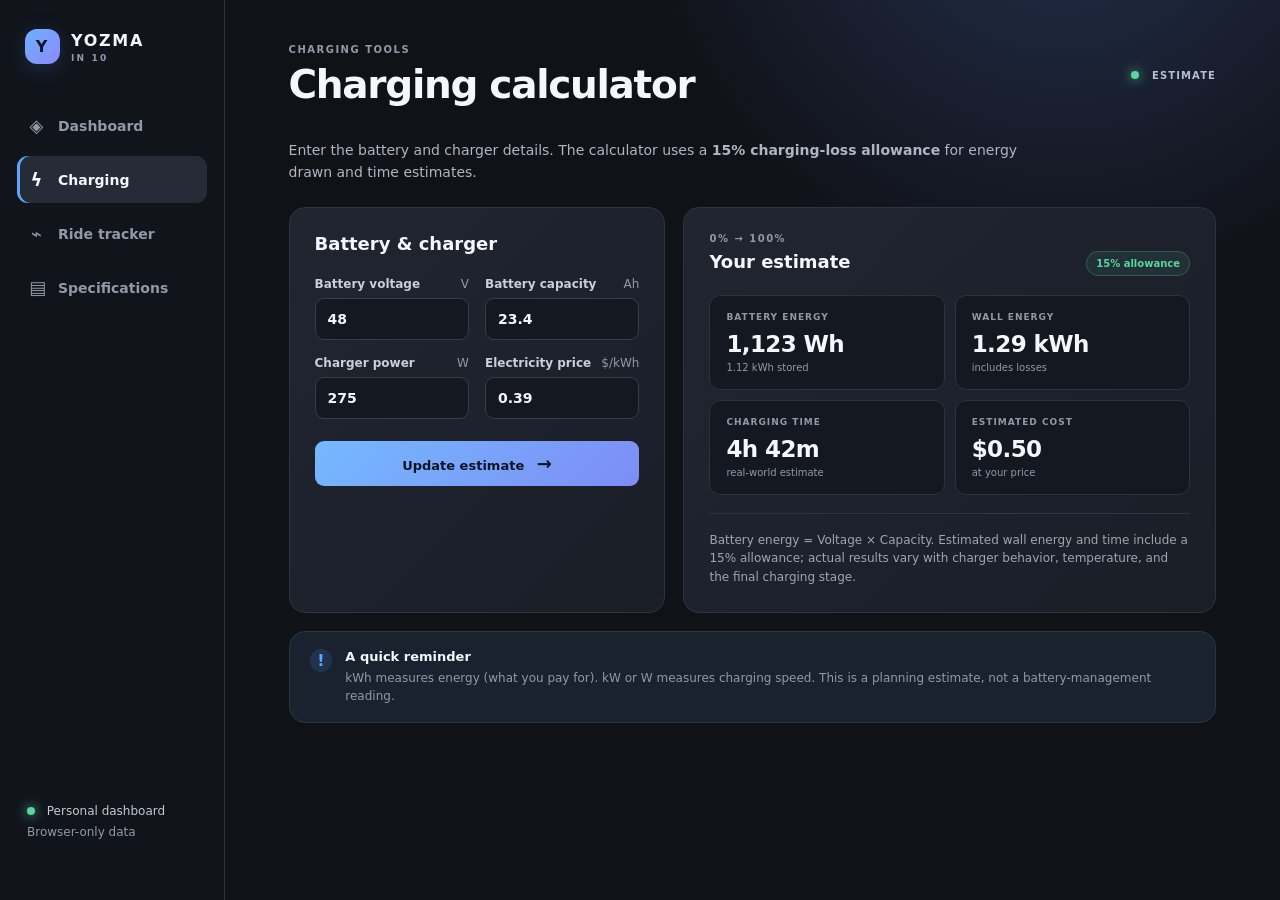
==== charging.html @ fe3c6f31 "Add files via upload" ====
<!doctype html>
<html lang="en"><head><meta charset="utf-8"><meta name="viewport" content="width=device-width, initial-scale=1"><meta name="theme-color" content="#101218"><title>Yozma IN 10 — Charging</title><link rel="stylesheet" href="styles.css"></head>
<body data-page="charging"><div class="app-shell"><aside class="rail"><a class="rail-brand" href="index.html"><span class="mark">Y</span><span>YOZMA<small>IN 10</small></span></a><nav aria-label="Main navigation"><a class="nav-link" data-nav="dashboard" href="index.html"><span>◈</span> Dashboard</a><a class="nav-link" data-nav="charging" href="charging.html"><span>ϟ</span> Charging</a><a class="nav-link" data-nav="tracker" href="ride-tracker.html"><span>⌁</span> Ride tracker</a><a class="nav-link" data-nav="specs" href="specs.html"><span>▤</span> Specifications</a></nav><p class="rail-note"><i></i> Personal dashboard<br><span>Browser-only data</span></p></aside>
<main class="main"><header class="topbar"><div><p class="eyebrow">CHARGING TOOLS</p><h1>Charging calculator</h1></div><div class="top-status"><b></b> ESTIMATE</div></header>
<p class="page-intro">Enter the battery and charger details. The calculator uses a <strong>15% charging-loss allowance</strong> for energy drawn and time estimates.</p>
<div class="two-col"><form id="chargingForm" class="panel form-panel"><h2>Battery & charger</h2><div class="field-grid"><label>Battery voltage <span>V</span><input id="batteryVoltage" type="number" min="1" step="0.1" value="48" required></label><label>Battery capacity <span>Ah</span><input id="batteryAh" type="number" min="0.1" step="0.1" value="23.4" required></label><label>Charger power <span>W</span><input id="chargerWatts" type="number" min="1" step="1" value="275" required></label><label>Electricity price <span>$/kWh</span><input id="priceKwh" type="number" min="0" step="0.01" value="0.39" required></label></div><button class="button primary" type="submit">Update estimate <span>→</span></button></form>
<section class="panel results-panel"><div class="result-head"><div><p class="eyebrow">0% → 100%</p><h2>Your estimate</h2></div><span class="estimate-pill">15% allowance</span></div><div class="result-grid"><article><p>BATTERY ENERGY</p><strong id="energyWh">—</strong><small id="energyKwh">—</small></article><article><p>WALL ENERGY</p><strong id="wallKwh">—</strong><small>includes losses</small></article><article><p>CHARGING TIME</p><strong id="chargeTime">—</strong><small>real-world estimate</small></article><article><p>ESTIMATED COST</p><strong id="chargeCost">—</strong><small>at your price</small></article></div><div class="formula">Battery energy = Voltage × Capacity. Estimated wall energy and time include a 15% allowance; actual results vary with charger behavior, temperature, and the final charging stage.</div></section></div>
<section class="panel tip-panel"><span>!</span><div><h3>A quick reminder</h3><p>kWh measures energy (what you pay for). kW or W measures charging speed. This is a planning estimate, not a battery-management reading.</p></div></section></main></div><script src="app.js"></script></body></html>
---- styles.css ----
:root{--bg:#101218;--rail:#12151c;--card:#1a1e27;--card2:#202530;--text:#f4f7fb;--muted:#9199a8;--line:#2d3441;--blue:#59a7ff;--green:#5bd5a0;--purple:#a98bff;--danger:#f47a87}*{box-sizing:border-box}body{margin:0;background:radial-gradient(circle at 83% -15%,#24304e 0,transparent 29%),var(--bg);color:var(--text);font-family:Inter,ui-sans-serif,system-ui,-apple-system,"Segoe UI",sans-serif;min-height:100vh}.app-shell{display:flex;min-height:100vh}.rail{width:250px;background:rgba(18,21,28,.92);border-right:1px solid var(--line);padding:29px 17px;display:flex;flex-direction:column;position:sticky;top:0;height:100vh}.rail-brand{color:var(--text);text-decoration:none;font-weight:800;letter-spacing:1.7px;display:flex;align-items:center;gap:11px;padding:0 8px 38px}.rail-brand small{display:block;color:var(--muted);font-size:9px;letter-spacing:2.2px;margin-top:3px}.mark{width:35px;height:35px;border-radius:12px;display:grid;place-items:center;color:#0e1724;background:linear-gradient(135deg,#6bb2ff,#8e88ff);box-shadow:0 5px 20px #3979ba40}.rail nav{display:grid;gap:7px}.nav-link{color:var(--muted);text-decoration:none;padding:13px 12px;border-radius:11px;font-size:14px;font-weight:650;display:flex;gap:14px;align-items:center}.nav-link span{font-size:18px;width:15px;text-align:center}.nav-link:hover,.nav-link.active{color:var(--text);background:#252b37}.nav-link.active{box-shadow:inset 3px 0 var(--blue)}.rail-note{margin-top:auto;padding:17px 10px;color:#c2c9d4;font-size:12px;line-height:1.7}.rail-note span{color:var(--muted)}.rail-note i,.top-status b{display:inline-block;width:8px;height:8px;border-radius:50%;background:var(--green);box-shadow:0 0 12px var(--green);margin-right:8px}.main{width:min(1180px,100%);padding:44px clamp(22px,5vw,72px) 62px;margin:0 auto}.topbar,.result-head,.section-heading{display:flex;align-items:center;justify-content:space-between;gap:20px}.eyebrow{color:var(--muted);font-weight:800;letter-spacing:1.5px;font-size:10px;margin:0 0 7px}.accent{color:var(--blue)}h1,h2,h3,p{margin-top:0}h1{font-size:clamp(27px,3.5vw,39px);letter-spacing:-1.3px;margin-bottom:0}.top-status{font-size:10px;font-weight:800;color:#b5bfce;letter-spacing:1.1px;white-space:nowrap}.purple-status b{background:var(--purple);box-shadow:0 0 12px var(--purple)}.welcome-card{margin-top:34px;border:1px solid #35445c;border-radius:22px;min-height:245px;padding:37px 44px;overflow:hidden;position:relative;background:linear-gradient(110deg,#1c2b42,#22273a 61%,#25203d);display:flex;justify-content:space-between;align-items:center}.welcome-card h2{font-size:clamp(27px,3.6vw,42px);line-height:1.05;letter-spacing:-1.6px;margin:0 0 12px}.welcome-card p:not(.eyebrow){max-width:380px;color:#bac4d3;font-size:14px;line-height:1.6;margin-bottom:0}.orb-art{width:175px;height:175px;border:1px solid #73adff77;border-radius:50%;position:relative;margin-right:4%;box-shadow:0 0 0 22px #62a9ff0e,0 0 0 45px #62a9ff08}.orb-art span{position:absolute;border:1px solid #bdabff;border-radius:50%;inset:25px}.orb-art span+span{inset:53px;border-color:#68dcb055}.orb-art strong{position:absolute;inset:0;display:grid;place-items:center;font-size:63px;color:#8bc0ff;text-shadow:0 0 35px #69aaf9}.section-heading{margin:43px 0 18px}.section-heading h2{font-size:21px;margin:0;letter-spacing:-.5px}.tool-grid{display:grid;grid-template-columns:repeat(3,1fr);gap:16px}.tool-card,.panel,.mini-card{background:linear-gradient(135deg,var(--card2),var(--card));border:1px solid var(--line);border-radius:16px}.tool-card{min-height:220px;padding:23px;text-decoration:none;color:var(--text);position:relative;transition:transform .18s,border-color .18s}.tool-card:hover{transform:translateY(-3px);border-color:#57647a}.tool-icon{width:44px;height:44px;border-radius:13px;display:grid;place-items:center;font-size:25px;margin-bottom:36px}.blue .tool-icon{color:var(--blue);background:#59a7ff17}.green .tool-icon{color:var(--green);background:#5bd5a017}.purple .tool-icon{color:var(--purple);background:#a98bff17}.tool-card h3{font-size:16px;margin-bottom:8px}.tool-card p{color:var(--muted);font-size:13px;line-height:1.5;margin-bottom:0}.card-arrow{position:absolute;right:20px;bottom:18px;color:var(--muted);font-size:20px}.mini-grid{display:grid;grid-template-columns:repeat(3,1fr);gap:14px;margin-top:18px}.mini-card{padding:18px;display:flex;align-items:center;gap:13px}.mini-card p{font-size:9px;letter-spacing:1px;color:var(--muted);font-weight:800;margin-bottom:5px}.mini-card strong{font-size:13px}.mini-icon{font-size:22px}.blue-text{color:var(--blue)}.green-text{color:var(--green)}.purple-text{color:var(--purple)}.page-intro{color:#aeb6c4;line-height:1.6;margin:32px 0 23px;max-width:730px;font-size:14px}.two-col{display:grid;grid-template-columns:minmax(280px,.92fr) minmax(350px,1.3fr);gap:18px}.panel{padding:25px}.panel h2{font-size:18px;margin-bottom:23px}.field-grid{display:grid;grid-template-columns:1fr 1fr;gap:16px}.one-col{grid-template-columns:1fr}.field-grid label{font-size:12px;font-weight:700;color:#cad0da}.field-grid label span{color:var(--muted);font-weight:500;float:right}input,select,textarea{width:100%;background:#141821;border:1px solid #353d4b;border-radius:9px;padding:12px;color:var(--text);font:inherit;font-size:14px;margin-top:7px;outline:0}textarea{resize:vertical}input:focus,select:focus,textarea:focus{border-color:var(--blue);box-shadow:0 0 0 3px #59a7ff20}.button{border:0;border-radius:9px;padding:12px 16px;font:inherit;font-size:13px;font-weight:800;cursor:pointer;margin-top:22px}.button.primary{background:linear-gradient(135deg,#75b9ff,#7d8df5);color:#101522;width:100%}.button span{font-size:18px;margin-left:8px}.button.subtle{margin:0;background:#2a303b;color:#d2d8e2;padding:9px 12px}.estimate-pill{font-size:10px;font-weight:800;color:var(--green);background:#5bd5a017;border:1px solid #5bd5a042;border-radius:20px;padding:6px 9px;white-space:nowrap}.result-grid{display:grid;grid-template-columns:1fr 1fr;gap:10px}.result-grid article{padding:16px;background:#141820;border:1px solid #2b3240;border-radius:11px}.result-grid p{color:var(--muted);letter-spacing:1px;font-size:9px;font-weight:800;margin-bottom:9px}.result-grid strong{font-size:23px;letter-spacing:-.6px;display:block}.result-grid small{color:var(--muted);font-size:10px;margin-top:5px;display:block}.formula{font-size:12px;color:#9da6b4;line-height:1.55;margin-top:18px;padding-top:17px;border-top:1px solid var(--line)}.tip-panel{display:flex;gap:13px;margin-top:18px;padding:17px 20px;background:#1a2230}.tip-panel>span{width:23px;height:23px;border-radius:50%;display:grid;place-items:center;background:#59a7ff20;color:var(--blue);font-weight:800}.tip-panel h3{font-size:13px;margin-bottom:5px}.tip-panel p{font-size:12px;color:var(--muted);line-height:1.5;margin:0}.tracker-layout{display:grid;grid-template-columns:310px 1fr;gap:20px;align-items:start}.compact{margin:0 0 14px}.mode-grid{display:grid;grid-template-columns:1fr 1fr;gap:12px}.mode-card{padding:18px;background:linear-gradient(135deg,var(--card2),var(--card));border:1px solid var(--line);border-radius:14px}.mode-card p{color:var(--muted);font-size:10px;letter-spacing:1px;font-weight:800;margin-bottom:9px}.mode-card strong{font-size:23px}.mode-card small{display:block;font-size:11px;color:var(--muted);margin-top:5px}.rides-panel{margin-top:20px}.table-wrap{overflow-x:auto;margin:0 -4px}.rides-panel table{width:100%;border-collapse:collapse;font-size:12px;min-width:700px}th{text-align:left;color:var(--muted);font-weight:800;letter-spacing:.7px;font-size:9px;padding:15px 10px;border-bottom:1px solid var(--line)}td{padding:14px 10px;border-bottom:1px solid #2a303b;color:#d3d9e3;vertical-align:top}.delete-ride{border:0;background:transparent;color:var(--danger);font:inherit;font-weight:800;cursor:pointer}.empty-state{color:var(--muted);text-align:center;padding:24px 5px 6px;font-size:13px;margin:0}.notice{border:1px solid #b983ff55;background:#a98bff15;color:#ddd2ff;padding:14px 17px;border-radius:12px;font-size:13px;line-height:1.5;margin:29px 0 18px}.spec-sheet{background:#f0f1f3;color:#1c2028;border-radius:16px;padding:clamp(23px,5vw,52px);box-shadow:0 18px 45px #0004}.spec-title{text-align:center;border-bottom:2px solid #293040;padding-bottom:22px}.spec-title p{font-size:10px;letter-spacing:2px;font-weight:800;margin-bottom:8px}.spec-title h2{font-size:clamp(22px,3.5vw,34px);letter-spacing:-1px;margin-bottom:10px}.spec-title span{font-size:10px;font-weight:800;color:#6855a4;letter-spacing:1px}.spec-sheet section{margin-top:28px}.spec-sheet h3{font-size:15px;border-bottom:1px solid #9ca1aa;padding-bottom:8px;margin-bottom:0}.spec-sheet dl{margin:0}.spec-sheet dl div{display:grid;grid-template-columns:38% 1fr;border-bottom:1px solid #c3c6cb}.spec-sheet dt,.spec-sheet dd{margin:0;padding:12px}.spec-sheet dt{font-weight:800;background:#e1e3e6}.spec-sheet dd{background:#f8f8f9}.spec-summary{border:1px solid #b7bbc2;background:#f8f8f9;padding:15px;line-height:1.65;font-size:14px}.spec-sheet footer{text-align:center;border-top:1px solid #aab0b8;padding-top:16px;font-size:9px;color:#555f6d;letter-spacing:.7px;margin-top:36px}@media(max-width:900px){.rail{width:72px;padding:24px 10px}.rail-brand{padding:0 8px 35px}.rail-brand>span:last-child,.nav-link:not(:hover)::after,.rail-note{display:none}.nav-link{justify-content:center;padding:13px}.main{padding-left:clamp(22px,5vw,50px);padding-right:clamp(22px,5vw,50px)}.tool-grid{grid-template-columns:1fr 1fr}.tracker-layout{grid-template-columns:280px 1fr}}@media(max-width:650px){.app-shell{display:block}.rail{width:100%;height:auto;position:sticky;z-index:5;top:0;padding:11px 15px;display:flex;flex-direction:row;align-items:center;border-right:0;border-bottom:1px solid var(--line)}.rail-brand{padding:0;margin-right:auto}.rail-brand>span:last-child{display:block;font-size:12px}.rail-brand small{display:none}.rail nav{display:flex;gap:2px}.nav-link{padding:8px}.nav-link span{font-size:17px}.nav-link{font-size:0}.nav-link.active{box-shadow:inset 0 -2px var(--blue)}.main{padding:31px 17px 46px}.welcome-card{padding:27px;min-height:230px}.orb-art{display:none}.tool-grid,.mini-grid,.two-col,.tracker-layout{grid-template-columns:1fr}.mini-grid{grid-template-columns:1fr}.tool-card{min-height:165px}.tool-icon{margin-bottom:22px}.result-grid{grid-template-columns:1fr 1fr}.top-status{font-size:9px}.panel{padding:20px}.field-grid{grid-template-columns:1fr}.mode-grid{grid-template-columns:1fr 1fr}}@media(max-width:380px){.top-status{display:none}.mode-grid,.result-grid{grid-template-columns:1fr}}
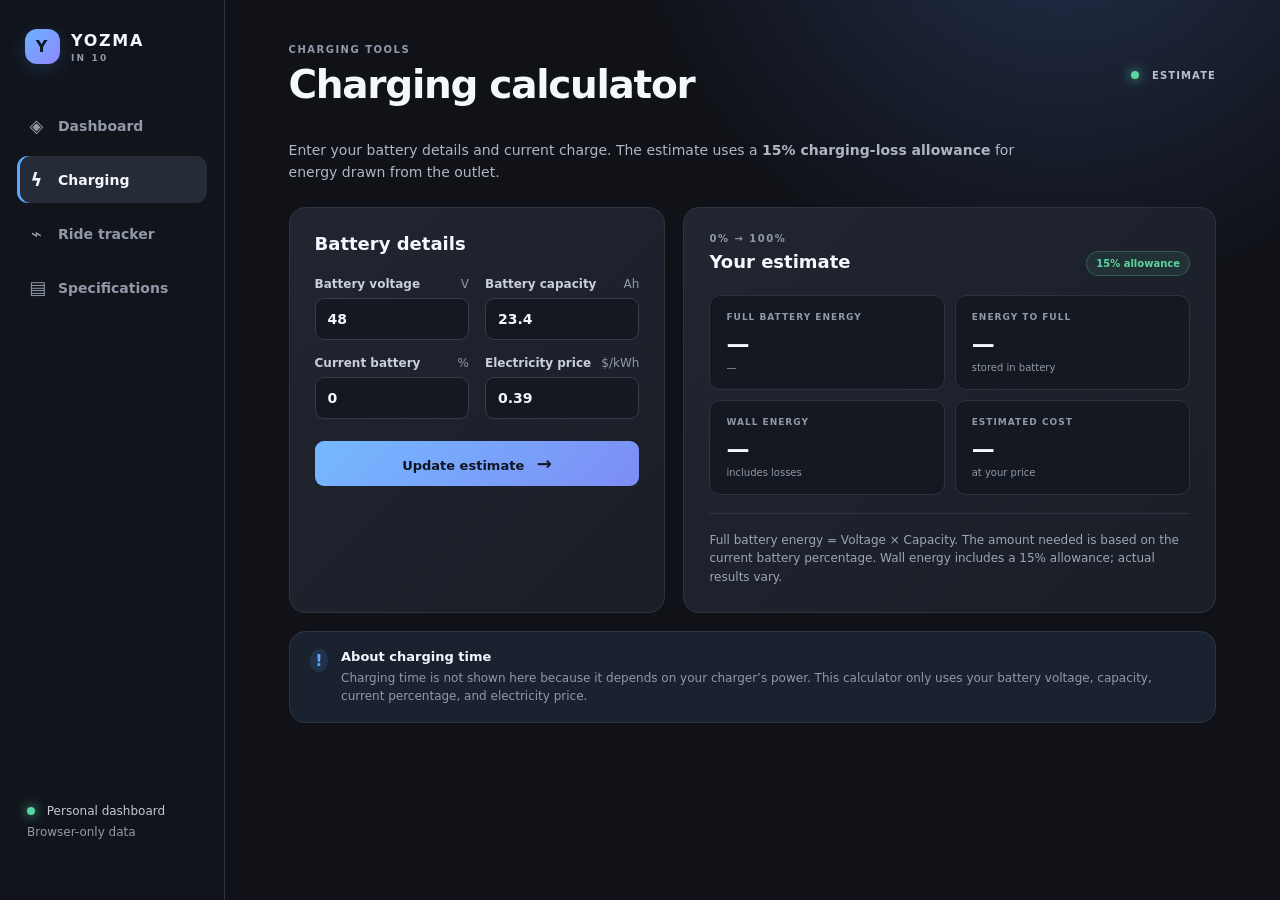
==== commit 48683857: "Enhance charging calculator with current battery input Updated the charging calculator to include cu" ====
--- a/charging.html
+++ b/charging.html
@@ -1,8 +1,4 @@
 <!doctype html>
 <html lang="en"><head><meta charset="utf-8"><meta name="viewport" content="width=device-width, initial-scale=1"><meta name="theme-color" content="#101218"><title>Yozma IN 10 — Charging</title><link rel="stylesheet" href="styles.css"></head>
 <body data-page="charging"><div class="app-shell"><aside class="rail"><a class="rail-brand" href="index.html"><span class="mark">Y</span><span>YOZMA<small>IN 10</small></span></a><nav aria-label="Main navigation"><a class="nav-link" data-nav="dashboard" href="index.html"><span>◈</span> Dashboard</a><a class="nav-link" data-nav="charging" href="charging.html"><span>ϟ</span> Charging</a><a class="nav-link" data-nav="tracker" href="ride-tracker.html"><span>⌁</span> Ride tracker</a><a class="nav-link" data-nav="specs" href="specs.html"><span>▤</span> Specifications</a></nav><p class="rail-note"><i></i> Personal dashboard<br><span>Browser-only data</span></p></aside>
-<main class="main"><header class="topbar"><div><p class="eyebrow">CHARGING TOOLS</p><h1>Charging calculator</h1></div><div class="top-status"><b></b> ESTIMATE</div></header>
-<p class="page-intro">Enter the battery and charger details. The calculator uses a <strong>15% charging-loss allowance</strong> for energy drawn and time estimates.</p>
-<div class="two-col"><form id="chargingForm" class="panel form-panel"><h2>Battery & charger</h2><div class="field-grid"><label>Battery voltage <span>V</span><input id="batteryVoltage" type="number" min="1" step="0.1" value="48" required></label><label>Battery capacity <span>Ah</span><input id="batteryAh" type="number" min="0.1" step="0.1" value="23.4" required></label><label>Charger power <span>W</span><input id="chargerWatts" type="number" min="1" step="1" value="275" required></label><label>Electricity price <span>$/kWh</span><input id="priceKwh" type="number" min="0" step="0.01" value="0.39" required></label></div><button class="button primary" type="submit">Update estimate <span>→</span></button></form>
-<section class="panel results-panel"><div class="result-head"><div><p class="eyebrow">0% → 100%</p><h2>Your estimate</h2></div><span class="estimate-pill">15% allowance</span></div><div class="result-grid"><article><p>BATTERY ENERGY</p><strong id="energyWh">—</strong><small id="energyKwh">—</small></article><article><p>WALL ENERGY</p><strong id="wallKwh">—</strong><small>includes losses</small></article><article><p>CHARGING TIME</p><strong id="chargeTime">—</strong><small>real-world estimate</small></article><article><p>ESTIMATED COST</p><strong id="chargeCost">—</strong><small>at your price</small></article></div><div class="formula">Battery energy = Voltage × Capacity. Estimated wall energy and time include a 15% allowance; actual results vary with charger behavior, temperature, and the final charging stage.</div></section></div>
-<section class="panel tip-panel"><span>!</span><div><h3>A quick reminder</h3><p>kWh measures energy (what you pay for). kW or W measures charging speed. This is a planning estimate, not a battery-management reading.</p></div></section></main></div><script src="app.js"></script></body></html>
+<main class="main"><header class="topbar"><div><p class="eyebrow">CHARGING TOOLS</p><h1>Charging calculator</h1></div><div class="top-status"><b></b> ESTIMATE</div></header><p class="page-intro">Enter your battery details and current charge. The estimate uses a <strong>15% charging-loss allowance</strong> for energy drawn from the outlet.</p><div class="two-col"><form id="chargingForm" class="panel form-panel"><h2>Battery details</h2><div class="field-grid"><label>Battery voltage <span>V</span><input id="batteryVoltage" type="number" min="1" step="0.1" value="48" required></label><label>Battery capacity <span>Ah</span><input id="batteryAh" type="number" min="0.1" step="0.1" value="23.4" required></label><label>Current battery <span>%</span><input id="currentBattery" type="number" min="0" max="100" step="1" value="0" required></label><label>Electricity price <span>$/kWh</span><input id="priceKwh" type="number" min="0" step="0.01" value="0.39" required></label></div><button class="button primary" type="submit">Update estimate <span>→</span></button></form><section class="panel results-panel"><div class="result-head"><div><p class="eyebrow"><span id="chargeFrom">0</span>% → 100%</p><h2>Your estimate</h2></div><span class="estimate-pill">15% allowance</span></div><div class="result-grid"><article><p>FULL BATTERY ENERGY</p><strong id="energyWh">—</strong><small id="energyKwh">—</small></article><article><p>ENERGY TO FULL</p><strong id="neededKwh">—</strong><small>stored in battery</small></article><article><p>WALL ENERGY</p><strong id="wallKwh">—</strong><small>includes losses</small></article><article><p>ESTIMATED COST</p><strong id="chargeCost">—</strong><small>at your price</small></article></div><div class="formula">Full battery energy = Voltage × Capacity. The amount needed is based on the current battery percentage. Wall energy includes a 15% allowance; actual results vary.</div></section></div><section class="panel tip-panel"><span>!</span><div><h3>About charging time</h3><p>Charging time is not shown here because it depends on your charger’s power. This calculator only uses your battery voltage, capacity, current percentage, and electricity price.</p></div></section></main></div><script src="app.js"></script></body></html>
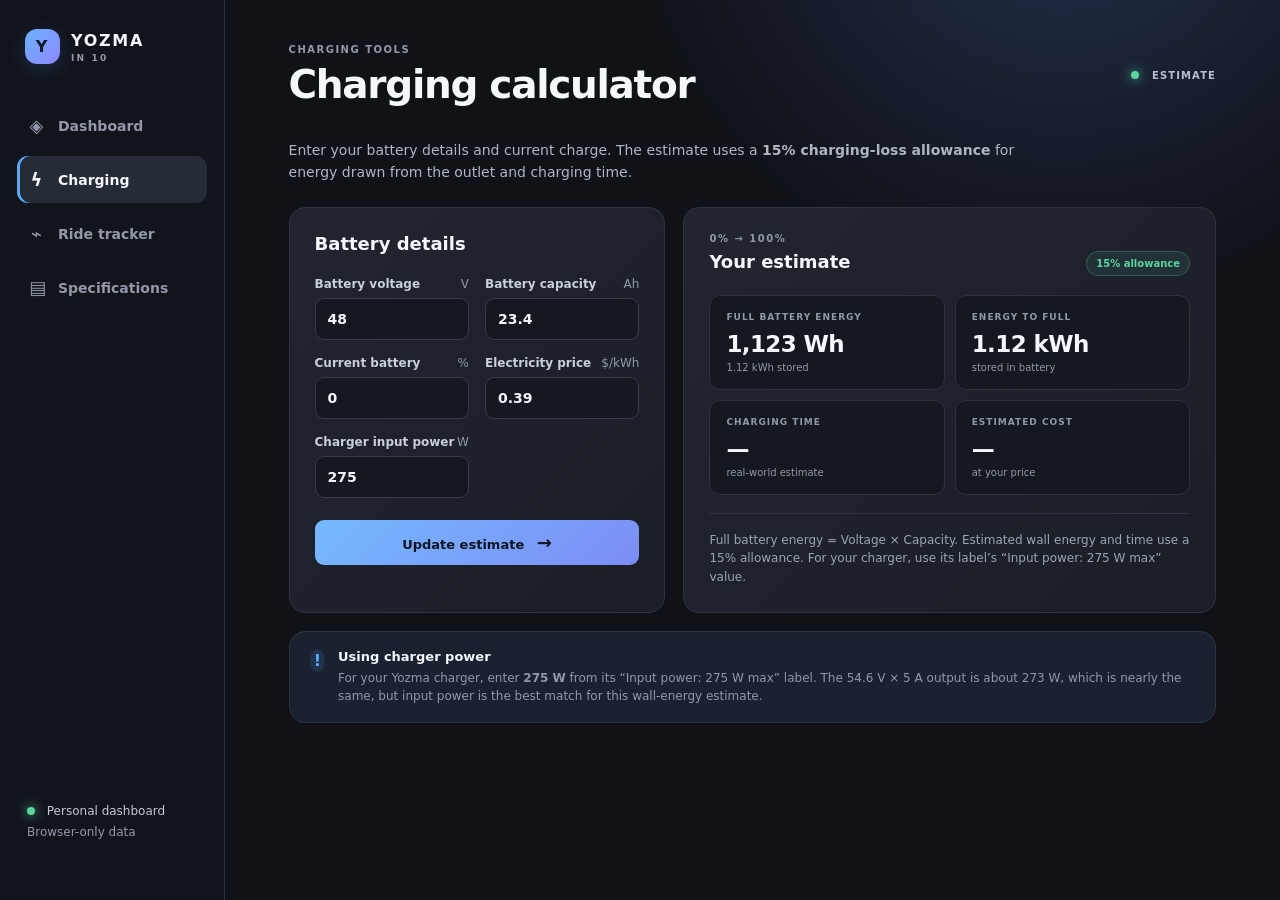
==== commit 97c26b30: "Update charging.html" ====
--- a/charging.html
+++ b/charging.html
@@ -1,4 +1,4 @@
 <!doctype html>
 <html lang="en"><head><meta charset="utf-8"><meta name="viewport" content="width=device-width, initial-scale=1"><meta name="theme-color" content="#101218"><title>Yozma IN 10 — Charging</title><link rel="stylesheet" href="styles.css"></head>
 <body data-page="charging"><div class="app-shell"><aside class="rail"><a class="rail-brand" href="index.html"><span class="mark">Y</span><span>YOZMA<small>IN 10</small></span></a><nav aria-label="Main navigation"><a class="nav-link" data-nav="dashboard" href="index.html"><span>◈</span> Dashboard</a><a class="nav-link" data-nav="charging" href="charging.html"><span>ϟ</span> Charging</a><a class="nav-link" data-nav="tracker" href="ride-tracker.html"><span>⌁</span> Ride tracker</a><a class="nav-link" data-nav="specs" href="specs.html"><span>▤</span> Specifications</a></nav><p class="rail-note"><i></i> Personal dashboard<br><span>Browser-only data</span></p></aside>
-<main class="main"><header class="topbar"><div><p class="eyebrow">CHARGING TOOLS</p><h1>Charging calculator</h1></div><div class="top-status"><b></b> ESTIMATE</div></header><p class="page-intro">Enter your battery details and current charge. The estimate uses a <strong>15% charging-loss allowance</strong> for energy drawn from the outlet.</p><div class="two-col"><form id="chargingForm" class="panel form-panel"><h2>Battery details</h2><div class="field-grid"><label>Battery voltage <span>V</span><input id="batteryVoltage" type="number" min="1" step="0.1" value="48" required></label><label>Battery capacity <span>Ah</span><input id="batteryAh" type="number" min="0.1" step="0.1" value="23.4" required></label><label>Current battery <span>%</span><input id="currentBattery" type="number" min="0" max="100" step="1" value="0" required></label><label>Electricity price <span>$/kWh</span><input id="priceKwh" type="number" min="0" step="0.01" value="0.39" required></label></div><button class="button primary" type="submit">Update estimate <span>→</span></button></form><section class="panel results-panel"><div class="result-head"><div><p class="eyebrow"><span id="chargeFrom">0</span>% → 100%</p><h2>Your estimate</h2></div><span class="estimate-pill">15% allowance</span></div><div class="result-grid"><article><p>FULL BATTERY ENERGY</p><strong id="energyWh">—</strong><small id="energyKwh">—</small></article><article><p>ENERGY TO FULL</p><strong id="neededKwh">—</strong><small>stored in battery</small></article><article><p>WALL ENERGY</p><strong id="wallKwh">—</strong><small>includes losses</small></article><article><p>ESTIMATED COST</p><strong id="chargeCost">—</strong><small>at your price</small></article></div><div class="formula">Full battery energy = Voltage × Capacity. The amount needed is based on the current battery percentage. Wall energy includes a 15% allowance; actual results vary.</div></section></div><section class="panel tip-panel"><span>!</span><div><h3>About charging time</h3><p>Charging time is not shown here because it depends on your charger’s power. This calculator only uses your battery voltage, capacity, current percentage, and electricity price.</p></div></section></main></div><script src="app.js"></script></body></html>
+<main class="main"><header class="topbar"><div><p class="eyebrow">CHARGING TOOLS</p><h1>Charging calculator</h1></div><div class="top-status"><b></b> ESTIMATE</div></header><p class="page-intro">Enter your battery details and current charge. The estimate uses a <strong>15% charging-loss allowance</strong> for energy drawn from the outlet and charging time.</p><div class="two-col"><form id="chargingForm" class="panel form-panel"><h2>Battery details</h2><div class="field-grid"><label>Battery voltage <span>V</span><input id="batteryVoltage" type="number" min="1" step="0.1" value="48" required></label><label>Battery capacity <span>Ah</span><input id="batteryAh" type="number" min="0.1" step="0.1" value="23.4" required></label><label>Current battery <span>%</span><input id="currentBattery" type="number" min="0" max="100" step="1" value="0" required></label><label>Electricity price <span>$/kWh</span><input id="priceKwh" type="number" min="0" step="0.01" value="0.39" required></label><label>Charger input power <span>W</span><input id="chargerWatts" type="number" min="1" step="1" value="275" required></label></div><button class="button primary" type="submit">Update estimate <span>→</span></button></form><section class="panel results-panel"><div class="result-head"><div><p class="eyebrow"><span id="chargeFrom">0</span>% → 100%</p><h2>Your estimate</h2></div><span class="estimate-pill">15% allowance</span></div><div class="result-grid"><article><p>FULL BATTERY ENERGY</p><strong id="energyWh">—</strong><small id="energyKwh">—</small></article><article><p>ENERGY TO FULL</p><strong id="neededKwh">—</strong><small>stored in battery</small></article><article><p>CHARGING TIME</p><strong id="chargeTime">—</strong><small>real-world estimate</small></article><article><p>ESTIMATED COST</p><strong id="chargeCost">—</strong><small>at your price</small></article></div><div class="formula">Full battery energy = Voltage × Capacity. Estimated wall energy and time use a 15% allowance. For your charger, use its label’s “Input power: 275 W max” value.</div></section></div><section class="panel tip-panel"><span>!</span><div><h3>Using charger power</h3><p>For your Yozma charger, enter <strong>275 W</strong> from its “Input power: 275 W max” label. The 54.6 V × 5 A output is about 273 W, which is nearly the same, but input power is the best match for this wall-energy estimate.</p></div></section></main></div><script src="app.js"></script></body></html>
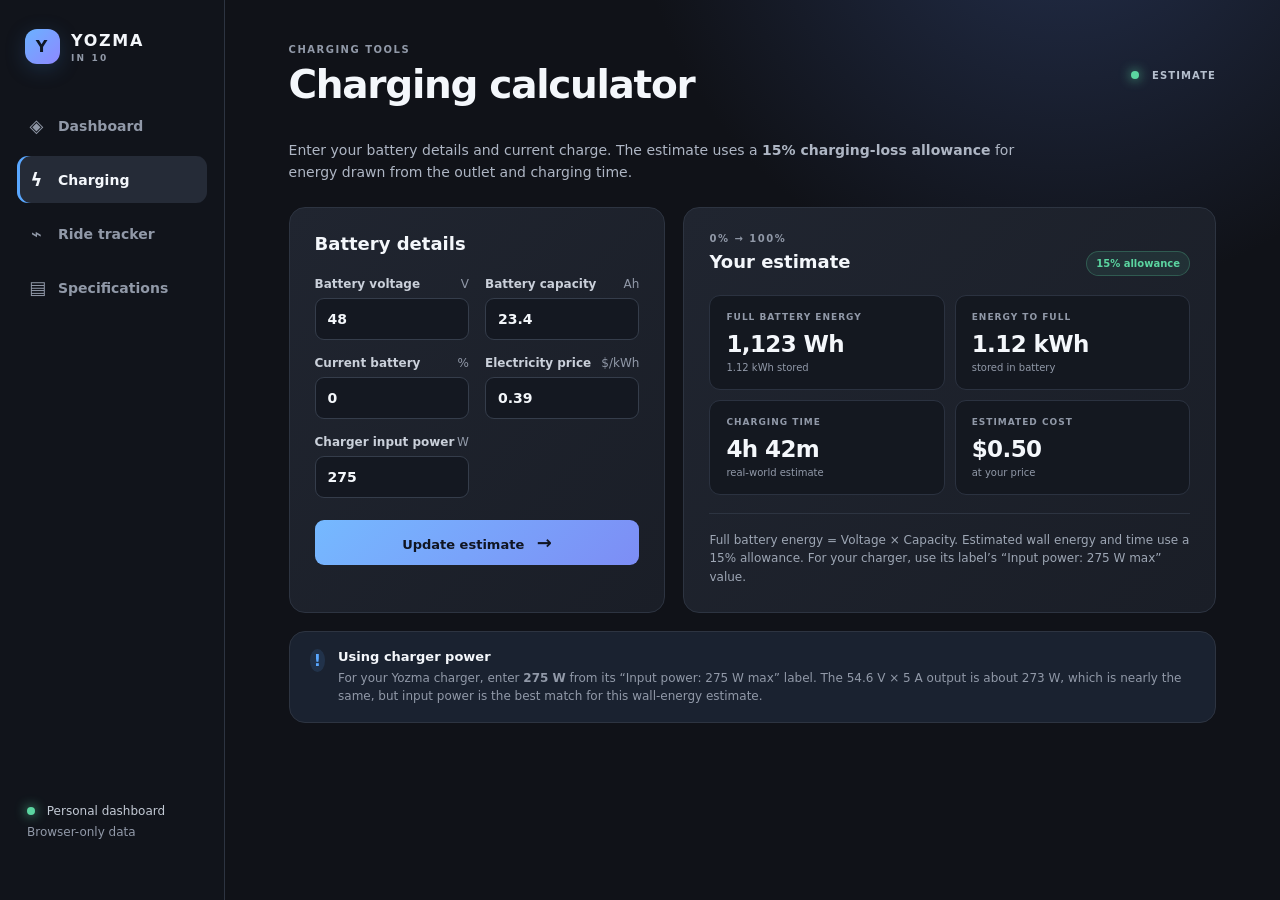
==== commit 68dfaed7: "Fix HTML structure and update script version" ====
--- a/charging.html
+++ b/charging.html
@@ -1,4 +1,4 @@
 <!doctype html>
 <html lang="en"><head><meta charset="utf-8"><meta name="viewport" content="width=device-width, initial-scale=1"><meta name="theme-color" content="#101218"><title>Yozma IN 10 — Charging</title><link rel="stylesheet" href="styles.css"></head>
 <body data-page="charging"><div class="app-shell"><aside class="rail"><a class="rail-brand" href="index.html"><span class="mark">Y</span><span>YOZMA<small>IN 10</small></span></a><nav aria-label="Main navigation"><a class="nav-link" data-nav="dashboard" href="index.html"><span>◈</span> Dashboard</a><a class="nav-link" data-nav="charging" href="charging.html"><span>ϟ</span> Charging</a><a class="nav-link" data-nav="tracker" href="ride-tracker.html"><span>⌁</span> Ride tracker</a><a class="nav-link" data-nav="specs" href="specs.html"><span>▤</span> Specifications</a></nav><p class="rail-note"><i></i> Personal dashboard<br><span>Browser-only data</span></p></aside>
-<main class="main"><header class="topbar"><div><p class="eyebrow">CHARGING TOOLS</p><h1>Charging calculator</h1></div><div class="top-status"><b></b> ESTIMATE</div></header><p class="page-intro">Enter your battery details and current charge. The estimate uses a <strong>15% charging-loss allowance</strong> for energy drawn from the outlet and charging time.</p><div class="two-col"><form id="chargingForm" class="panel form-panel"><h2>Battery details</h2><div class="field-grid"><label>Battery voltage <span>V</span><input id="batteryVoltage" type="number" min="1" step="0.1" value="48" required></label><label>Battery capacity <span>Ah</span><input id="batteryAh" type="number" min="0.1" step="0.1" value="23.4" required></label><label>Current battery <span>%</span><input id="currentBattery" type="number" min="0" max="100" step="1" value="0" required></label><label>Electricity price <span>$/kWh</span><input id="priceKwh" type="number" min="0" step="0.01" value="0.39" required></label><label>Charger input power <span>W</span><input id="chargerWatts" type="number" min="1" step="1" value="275" required></label></div><button class="button primary" type="submit">Update estimate <span>→</span></button></form><section class="panel results-panel"><div class="result-head"><div><p class="eyebrow"><span id="chargeFrom">0</span>% → 100%</p><h2>Your estimate</h2></div><span class="estimate-pill">15% allowance</span></div><div class="result-grid"><article><p>FULL BATTERY ENERGY</p><strong id="energyWh">—</strong><small id="energyKwh">—</small></article><article><p>ENERGY TO FULL</p><strong id="neededKwh">—</strong><small>stored in battery</small></article><article><p>CHARGING TIME</p><strong id="chargeTime">—</strong><small>real-world estimate</small></article><article><p>ESTIMATED COST</p><strong id="chargeCost">—</strong><small>at your price</small></article></div><div class="formula">Full battery energy = Voltage × Capacity. Estimated wall energy and time use a 15% allowance. For your charger, use its label’s “Input power: 275 W max” value.</div></section></div><section class="panel tip-panel"><span>!</span><div><h3>Using charger power</h3><p>For your Yozma charger, enter <strong>275 W</strong> from its “Input power: 275 W max” label. The 54.6 V × 5 A output is about 273 W, which is nearly the same, but input power is the best match for this wall-energy estimate.</p></div></section></main></div><script src="app.js"></script></body></html>
+<main class="main"><header class="topbar"><div><p class="eyebrow">CHARGING TOOLS</p><h1>Charging calculator</h1></div><div class="top-status"><b></b> ESTIMATE</div></header><p class="page-intro">Enter your battery details and current charge. The estimate uses a <strong>15% charging-loss allowance</strong> for energy drawn from the outlet and charging time.</p><div class="two-col"><form id="chargingForm" class="panel form-panel"><h2>Battery details</h2><div class="field-grid"><label>Battery voltage <span>V</span><input id="batteryVoltage" type="number" min="1" step="0.1" value="48" required></label><label>Battery capacity <span>Ah</span><input id="batteryAh" type="number" min="0.1" step="0.1" value="23.4" required></label><label>Current battery <span>%</span><input id="currentBattery" type="number" min="0" max="100" step="1" value="0" required></label><label>Electricity price <span>$/kWh</span><input id="priceKwh" type="number" min="0" step="0.01" value="0.39" required></label><label>Charger input power <span>W</span><input id="chargerWatts" type="number" min="1" step="1" value="275" required></label></div><button class="button primary" type="submit">Update estimate <span>→</span></button></form><section class="panel results-panel"><div class="result-head"><div><p class="eyebrow"><span id="chargeFrom">0</span>% → 100%</p><h2>Your estimate</h2></div><span class="estimate-pill">15% allowance</span></div><div class="result-grid"><article><p>FULL BATTERY ENERGY</p><strong id="energyWh">—</strong><small id="energyKwh">—</small></article><article><p>ENERGY TO FULL</p><strong id="neededKwh">—</strong><small>stored in battery</small></article><article><p>CHARGING TIME</p><strong id="chargeTime">—</strong><small>real-world estimate</small></article><article><p>ESTIMATED COST</p><strong id="chargeCost">—</strong><small>at your price</small></article></div><div class="formula">Full battery energy = Voltage × Capacity. Estimated wall energy and time use a 15% allowance. For your charger, use its label’s “Input power: 275 W max” value.</div></section></div><section class="panel tip-panel"><span>!</span><div><h3>Using charger power</h3><p>For your Yozma charger, enter <strong>275 W</strong> from its “Input power: 275 W max” label. The 54.6 V × 5 A output is about 273 W, which is nearly the same, but input power is the best match for this wall-energy estimate.</p></div></section></main></div><script src="app.js?v=20260920-2"></script></body></html>
